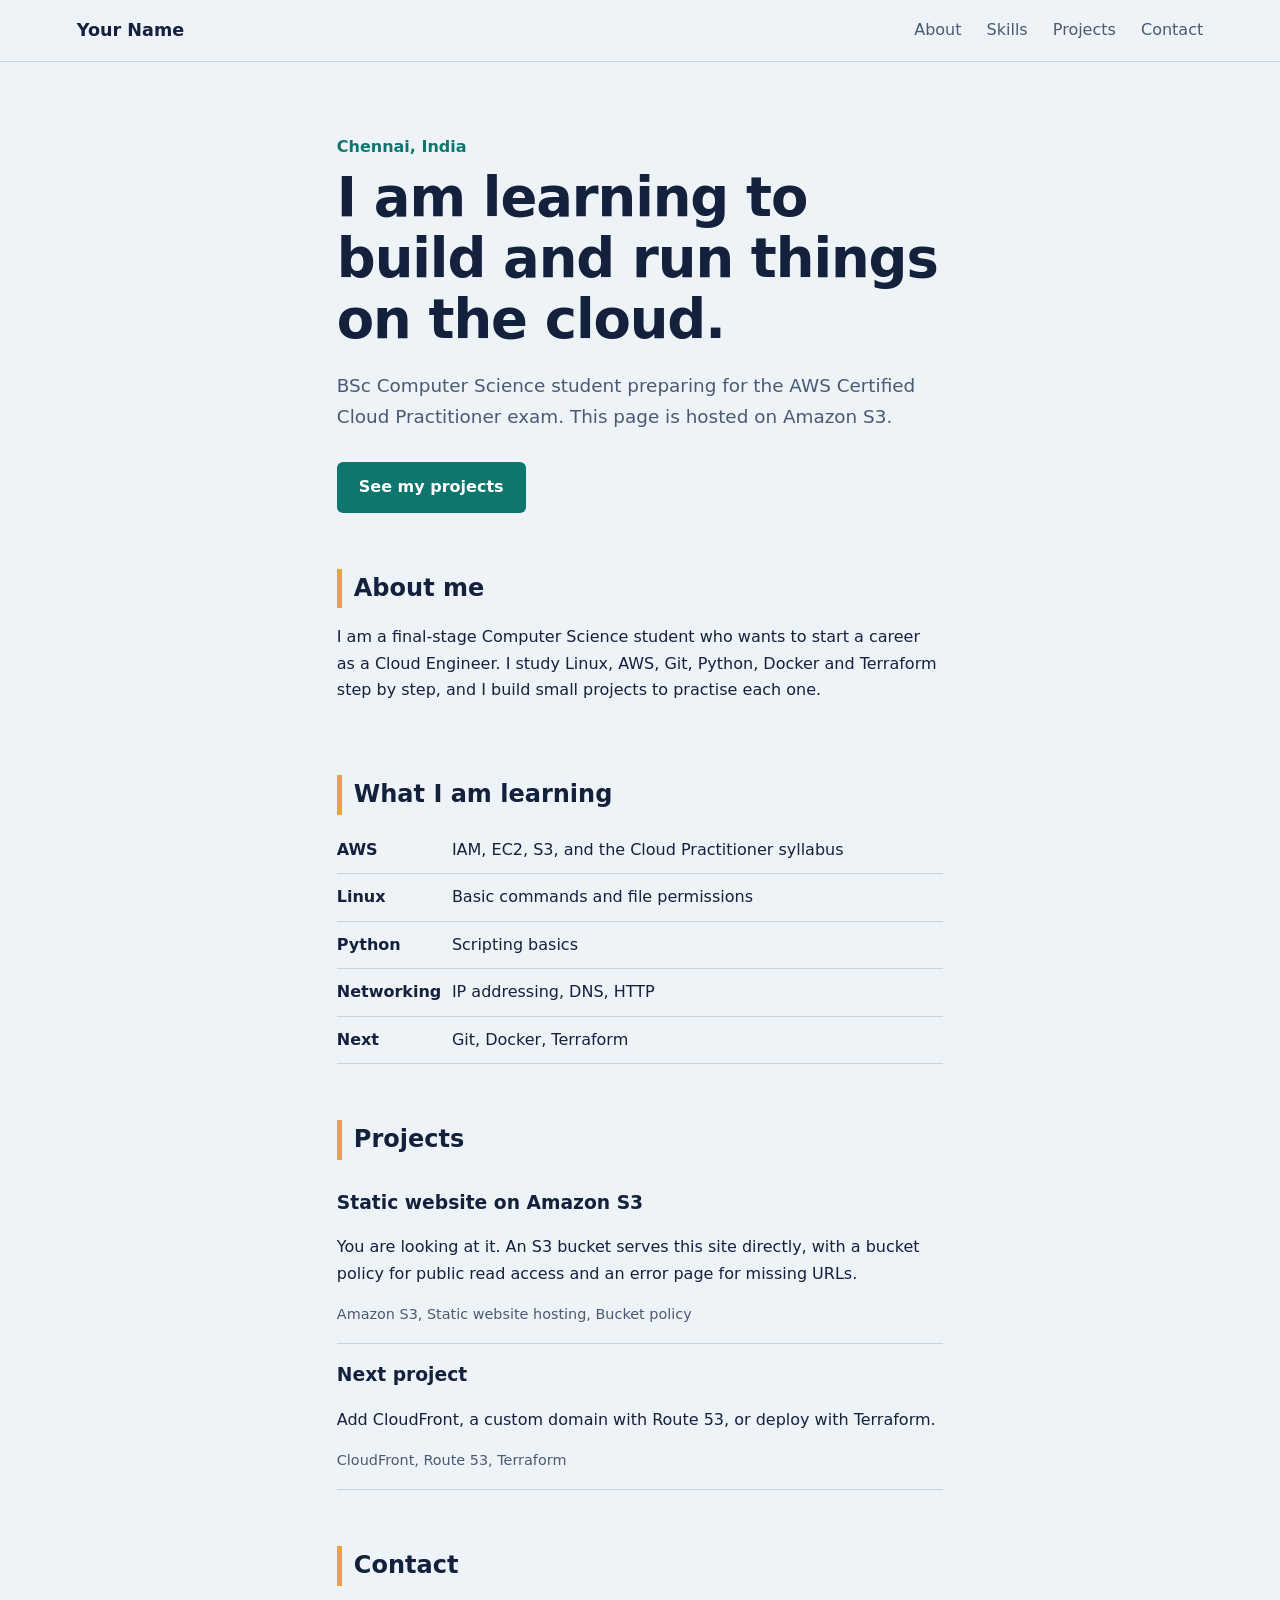
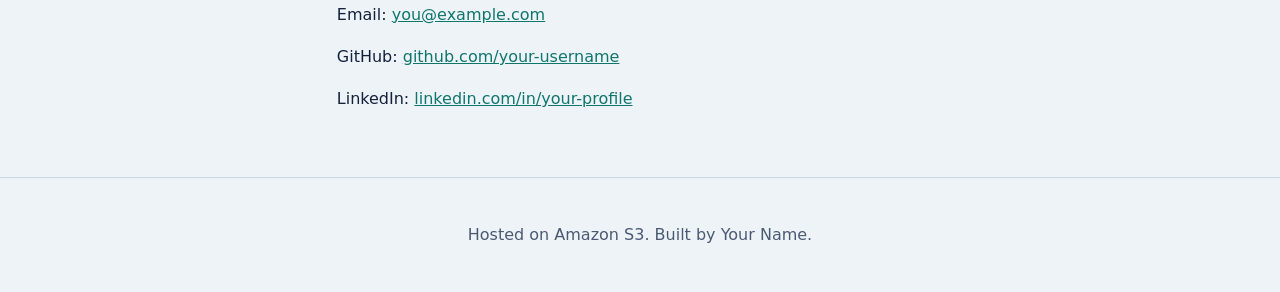
==== index.html @ f0fec308 "Add website files" ====
<!DOCTYPE html>
<html lang="en">
<head>
  <meta charset="UTF-8">
  <meta name="viewport" content="width=device-width, initial-scale=1">
  <title>Your Name | Cloud Learner in Chennai</title>
  <meta name="description" content="Portfolio of a BSc Computer Science student building cloud skills on AWS.">
  <link rel="stylesheet" href="style.css">
</head>
<body>
  <header class="top">
    <a class="brand" href="#home">Your Name</a>
    <nav>
      <a href="#about">About</a>
      <a href="#skills">Skills</a>
      <a href="#projects">Projects</a>
      <a href="#contact">Contact</a>
    </nav>
  </header>

  <main>
    <section id="home" class="hero">
      <p class="kicker">Chennai, India</p>
      <h1>I am learning to build and run things on the cloud.</h1>
      <p class="lead">BSc Computer Science student preparing for the AWS Certified Cloud Practitioner exam. This page is hosted on Amazon S3.</p>
      <a class="btn" href="#projects">See my projects</a>
    </section>

    <section id="about">
      <h2>About me</h2>
      <p>I am a final-stage Computer Science student who wants to start a career as a Cloud Engineer. I study Linux, AWS, Git, Python, Docker and Terraform step by step, and I build small projects to practise each one.</p>
    </section>

    <section id="skills">
      <h2>What I am learning</h2>
      <ul class="skills">
        <li><strong>AWS</strong> IAM, EC2, S3, and the Cloud Practitioner syllabus</li>
        <li><strong>Linux</strong> Basic commands and file permissions</li>
        <li><strong>Python</strong> Scripting basics</li>
        <li><strong>Networking</strong> IP addressing, DNS, HTTP</li>
        <li><strong>Next</strong> Git, Docker, Terraform</li>
      </ul>
    </section>

    <section id="projects">
      <h2>Projects</h2>
      <article class="project">
        <h3>Static website on Amazon S3</h3>
        <p>You are looking at it. An S3 bucket serves this site directly, with a bucket policy for public read access and an error page for missing URLs.</p>
        <p class="tags">Amazon S3, Static website hosting, Bucket policy</p>
      </article>
      <article class="project">
        <h3>Next project</h3>
        <p>Add CloudFront, a custom domain with Route 53, or deploy with Terraform.</p>
        <p class="tags">CloudFront, Route 53, Terraform</p>
      </article>
    </section>

    <section id="contact">
      <h2>Contact</h2>
      <p>Email: <a href="mailto:you@example.com">you@example.com</a></p>
      <p>GitHub: <a href="https://github.com/your-username">github.com/your-username</a></p>
      <p>LinkedIn: <a href="https://www.linkedin.com/in/your-profile">linkedin.com/in/your-profile</a></p>
    </section>
  </main>

  <footer>
    <p>Hosted on Amazon S3. Built by Your Name.</p>
  </footer>
</body>
</html>
---- style.css ----
:root {
  --paper: #eef3f7;
  --ink: #14213d;
  --muted: #4a5a73;
  --teal: #0f766e;
  --amber: #e8a33d;
  --line: #c9d5e1;
}
* { box-sizing: border-box; }
html { scroll-behavior: smooth; }
body {
  margin: 0;
  background: var(--paper);
  color: var(--ink);
  font-family: "Segoe UI", system-ui, -apple-system, Arial, sans-serif;
  line-height: 1.65;
}
a { color: var(--teal); }
a:focus-visible, .btn:focus-visible { outline: 3px solid var(--amber); outline-offset: 3px; }
.top {
  display: flex; justify-content: space-between; align-items: center; flex-wrap: wrap; gap: 12px;
  padding: 16px 6vw; border-bottom: 1px solid var(--line);
}
.brand { font-weight: 700; color: var(--ink); text-decoration: none; font-size: 1.1rem; }
nav a { margin-left: 20px; text-decoration: none; color: var(--muted); }
nav a:hover { color: var(--teal); }
main { max-width: 760px; margin: 0 auto; padding: 0 6vw 40px; }
section { padding: 48px 0 8px; }
.hero { padding-top: 72px; }
.kicker { color: var(--teal); font-weight: 600; margin: 0 0 8px; }
h1 { font-size: clamp(2rem, 6vw, 3.4rem); line-height: 1.12; margin: 0 0 20px; letter-spacing: -0.02em; }
h2 { font-size: 1.5rem; margin: 0 0 12px; border-left: 5px solid var(--amber); padding-left: 12px; }
h3 { margin: 0 0 6px; }
.lead { font-size: 1.15rem; color: var(--muted); max-width: 60ch; }
.btn {
  display: inline-block; margin-top: 12px; padding: 12px 22px;
  background: var(--teal); color: #fff; text-decoration: none; border-radius: 6px; font-weight: 600;
}
.btn:hover { background: #0c5e58; }
.skills { list-style: none; padding: 0; margin: 0; }
.skills li { padding: 10px 0; border-bottom: 1px solid var(--line); }
.skills strong { display: inline-block; min-width: 110px; }
.project { padding: 16px 0; border-bottom: 1px solid var(--line); }
.tags { color: var(--muted); font-size: 0.9rem; margin: 6px 0 0; }
footer { text-align: center; color: var(--muted); padding: 28px 6vw; border-top: 1px solid var(--line); }
.notfound { padding-top: 15vh; }
@media (max-width: 520px) { nav a { margin: 0 14px 0 0; } }
@media (prefers-reduced-motion: reduce) { html { scroll-behavior: auto; } }
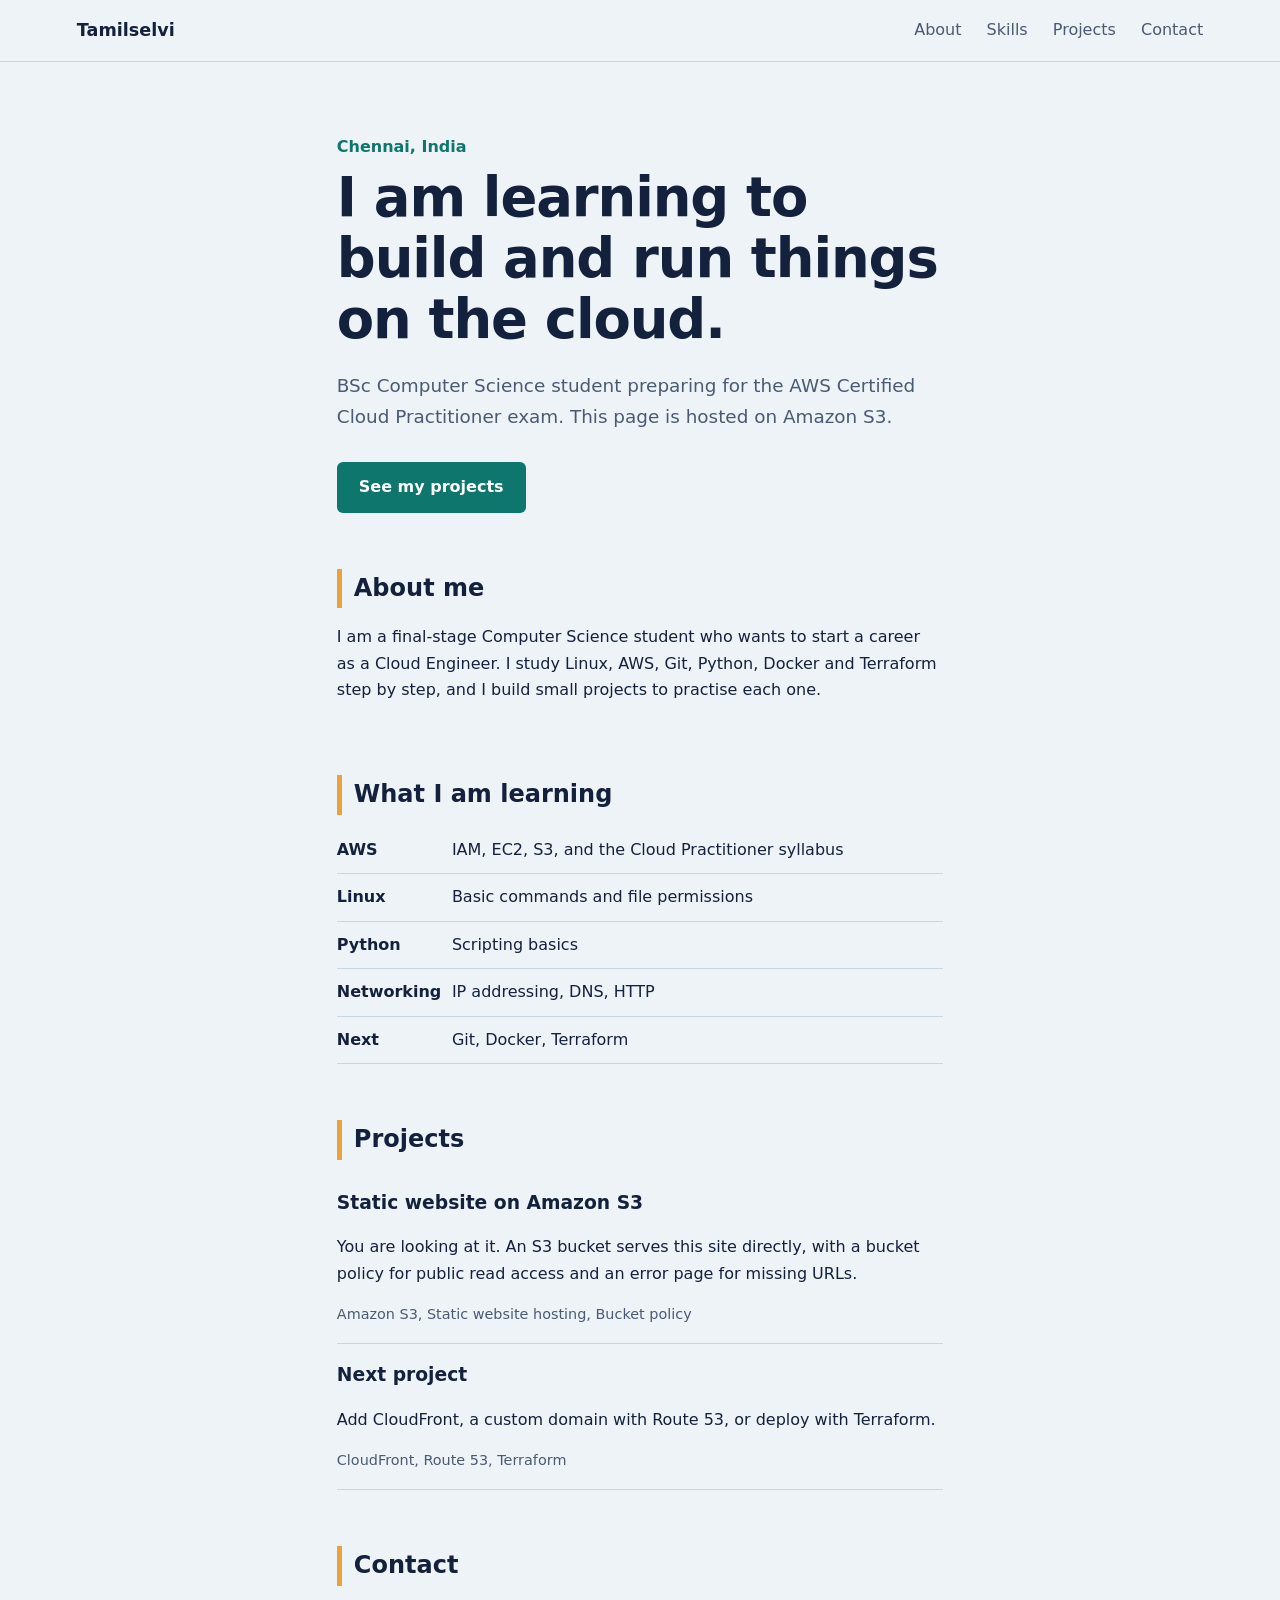
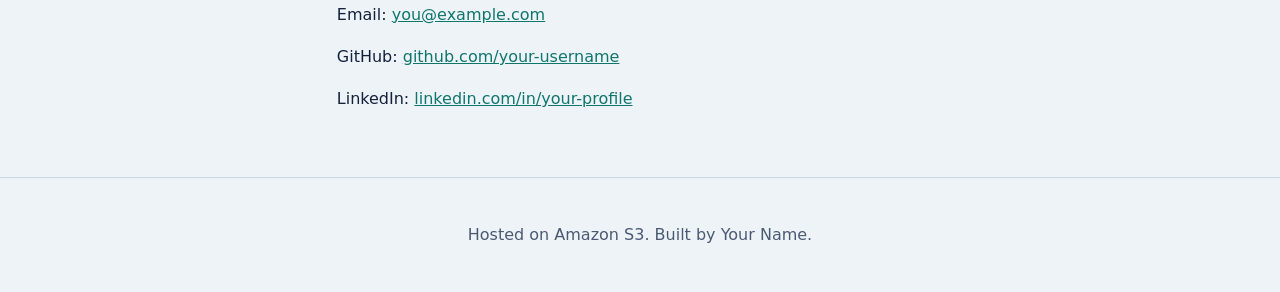
==== commit 39e3dfe2: "Update index.html" ====
--- a/index.html
+++ b/index.html
@@ -3,13 +3,13 @@
 <head>
   <meta charset="UTF-8">
   <meta name="viewport" content="width=device-width, initial-scale=1">
-  <title>Your Name | Cloud Learner in Chennai</title>
+  <title>Tamilselvi | Cloud Learner in Chennai</title>
   <meta name="description" content="Portfolio of a BSc Computer Science student building cloud skills on AWS.">
   <link rel="stylesheet" href="style.css">
 </head>
 <body>
   <header class="top">
-    <a class="brand" href="#home">Your Name</a>
+    <a class="brand" href="#home">Tamilselvi</a>
     <nav>
       <a href="#about">About</a>
       <a href="#skills">Skills</a>
@@ -58,9 +58,9 @@
 
     <section id="contact">
       <h2>Contact</h2>
-      <p>Email: <a href="mailto:you@example.com">you@example.com</a></p>
-      <p>GitHub: <a href="https://github.com/your-username">github.com/your-username</a></p>
-      <p>LinkedIn: <a href="https://www.linkedin.com/in/your-profile">linkedin.com/in/your-profile</a></p>
+      <p>Email: <a href="tamilselvi5112003@gmail.com">you@example.com</a></p>
+      <p>GitHub: <a href="https://github.com/tamil-selvi05">github.com/your-username</a></p>
+      <p>LinkedIn: <a href="https://www.linkedin.com/in/tamil-selvi-v5112003">linkedin.com/in/your-profile</a></p>
     </section>
   </main>
 
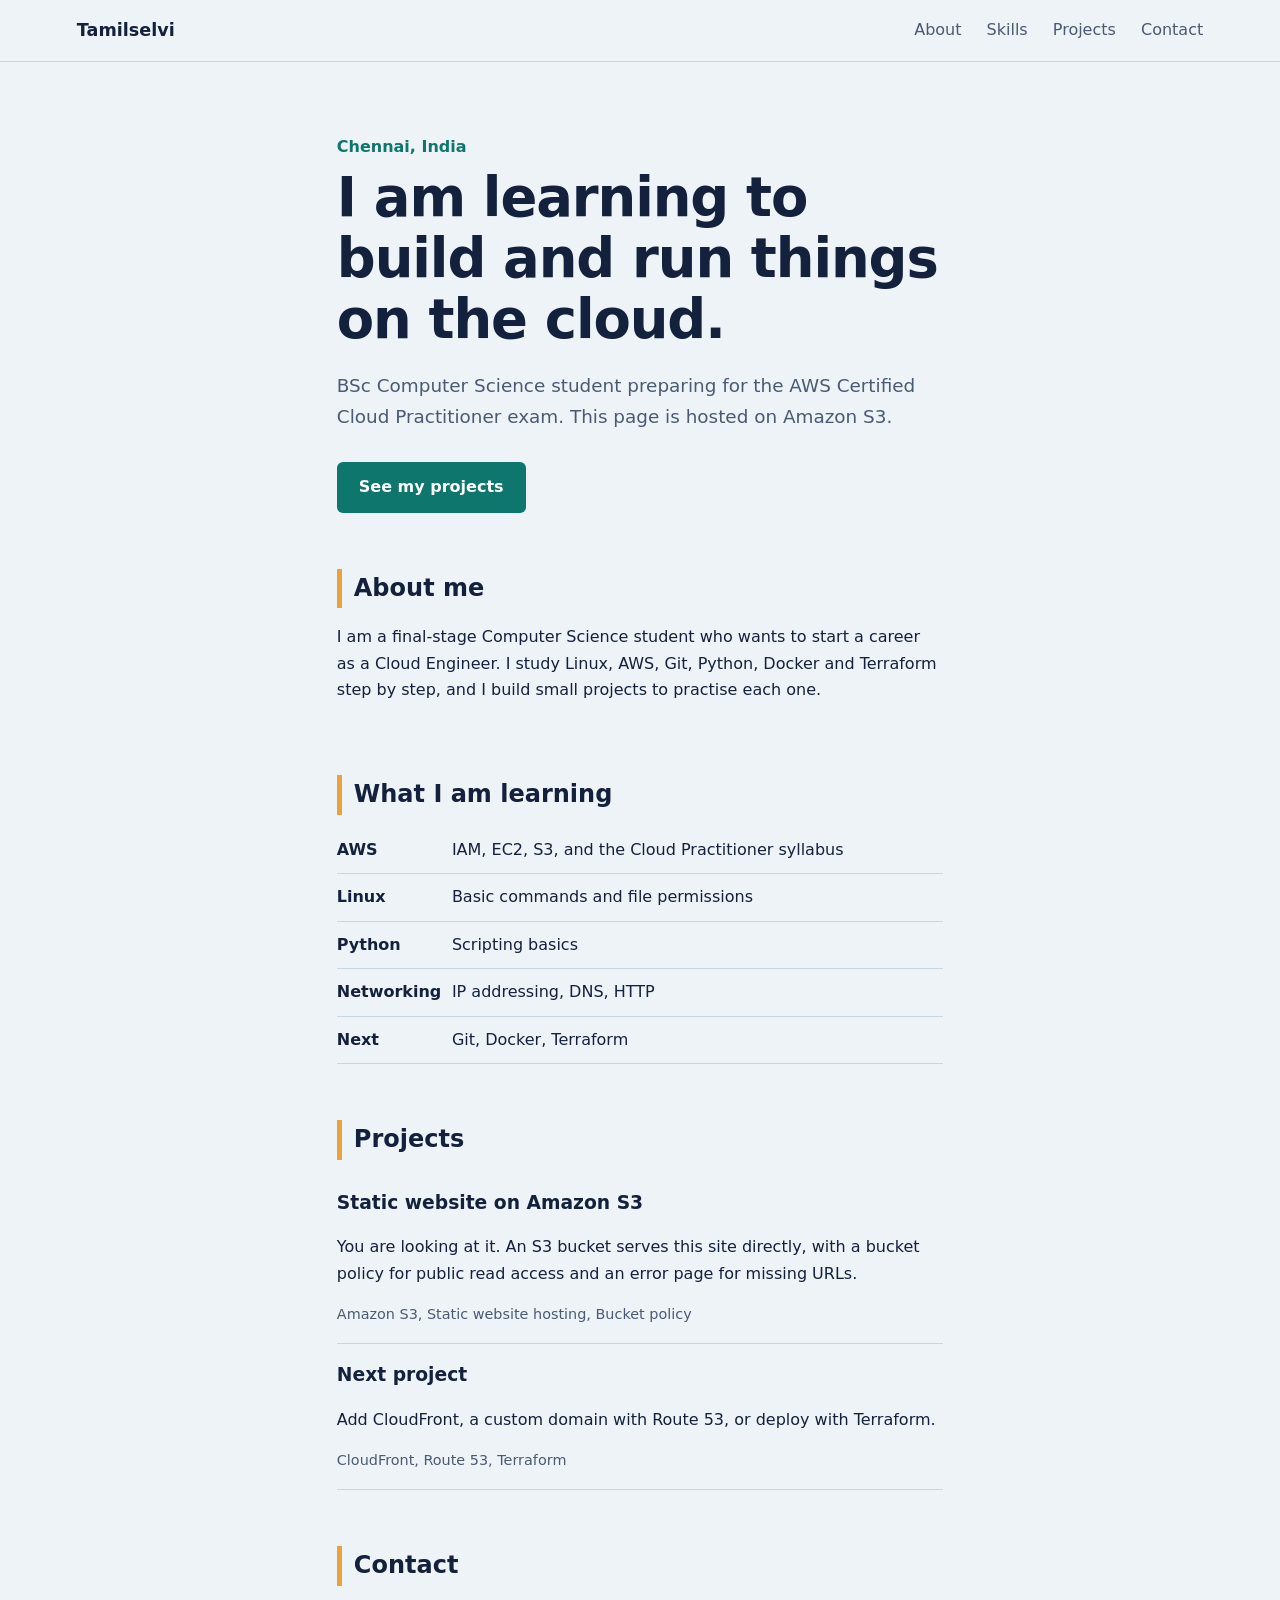
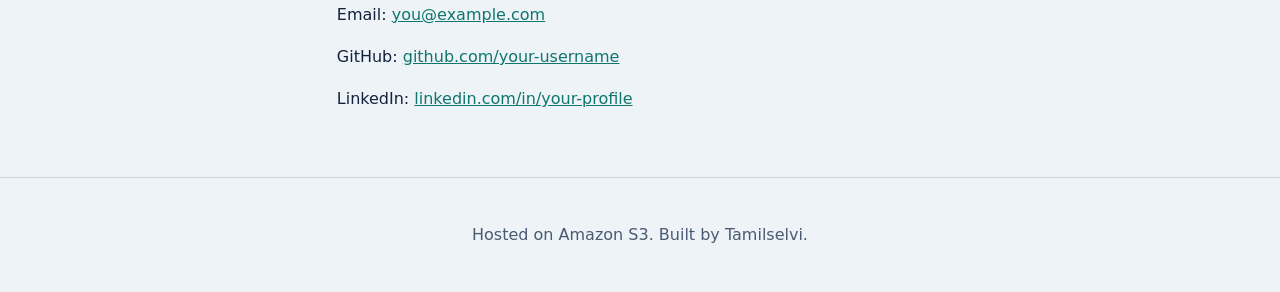
==== commit 83c3c2c4: "Update index.html" ====
--- a/index.html
+++ b/index.html
@@ -65,7 +65,7 @@
   </main>
 
   <footer>
-    <p>Hosted on Amazon S3. Built by Your Name.</p>
+    <p>Hosted on Amazon S3. Built by Tamilselvi.</p>
   </footer>
 </body>
 </html>
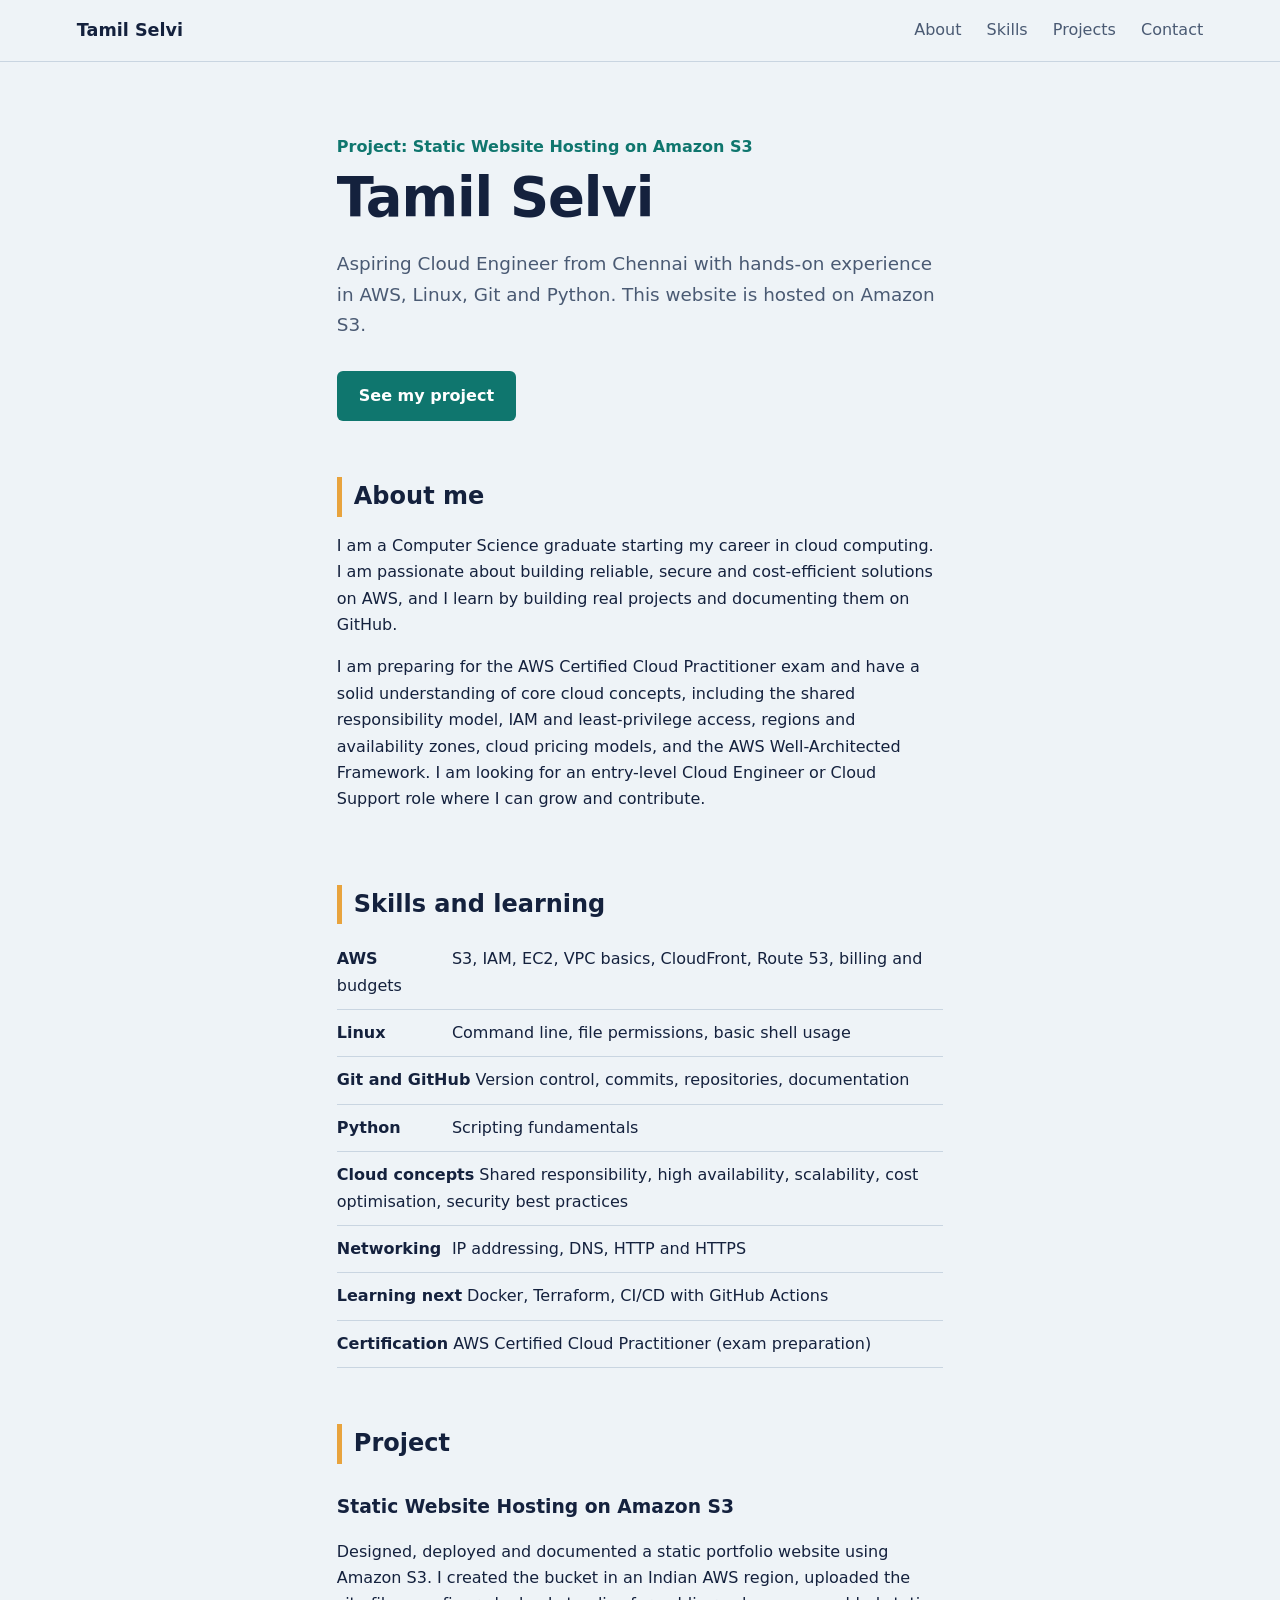
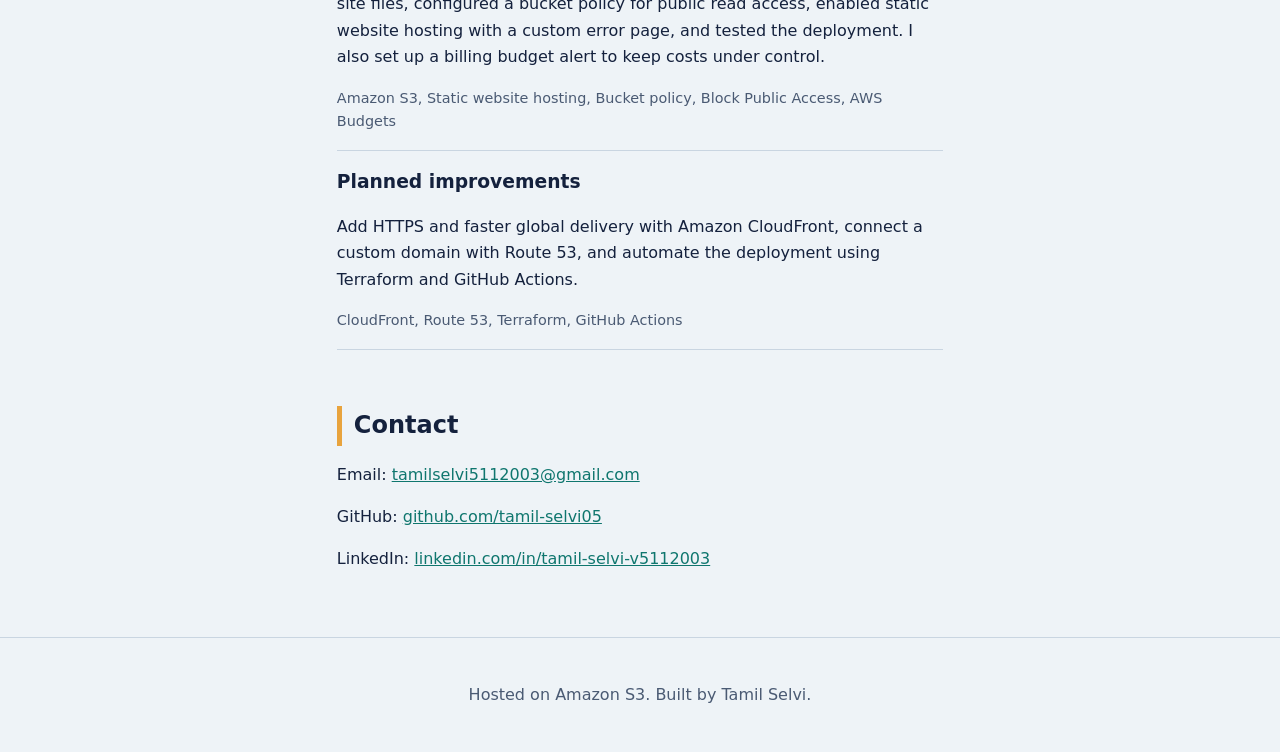
==== commit 6b3878a0: "Update index.html" ====
--- a/index.html
+++ b/index.html
@@ -3,13 +3,13 @@
 <head>
   <meta charset="UTF-8">
   <meta name="viewport" content="width=device-width, initial-scale=1">
-  <title>Tamilselvi | Cloud Learner in Chennai</title>
-  <meta name="description" content="Portfolio of a BSc Computer Science student building cloud skills on AWS.">
+  <title>Tamil Selvi | Aspiring Cloud Engineer</title>
+  <meta name="description" content="Portfolio of Tamil Selvi, a Computer Science graduate building hands-on AWS cloud skills. Project: static website hosting on Amazon S3.">
   <link rel="stylesheet" href="style.css">
 </head>
 <body>
   <header class="top">
-    <a class="brand" href="#home">Tamilselvi</a>
+    <a class="brand" href="#home">Tamil Selvi</a>
     <nav>
       <a href="#about">About</a>
       <a href="#skills">Skills</a>
@@ -20,52 +20,56 @@
 
   <main>
     <section id="home" class="hero">
-      <p class="kicker">Chennai, India</p>
-      <h1>I am learning to build and run things on the cloud.</h1>
-      <p class="lead">BSc Computer Science student preparing for the AWS Certified Cloud Practitioner exam. This page is hosted on Amazon S3.</p>
-      <a class="btn" href="#projects">See my projects</a>
+      <p class="kicker">Project: Static Website Hosting on Amazon S3</p>
+      <h1>Tamil Selvi</h1>
+      <p class="lead">Aspiring Cloud Engineer from Chennai with hands-on experience in AWS, Linux, Git and Python. This website is hosted on Amazon S3.</p>
+      <a class="btn" href="#projects">See my project</a>
     </section>
 
     <section id="about">
       <h2>About me</h2>
-      <p>I am a final-stage Computer Science student who wants to start a career as a Cloud Engineer. I study Linux, AWS, Git, Python, Docker and Terraform step by step, and I build small projects to practise each one.</p>
+      <p>I am a Computer Science graduate starting my career in cloud computing. I am passionate about building reliable, secure and cost-efficient solutions on AWS, and I learn by building real projects and documenting them on GitHub.</p>
+      <p>I am preparing for the AWS Certified Cloud Practitioner exam and have a solid understanding of core cloud concepts, including the shared responsibility model, IAM and least-privilege access, regions and availability zones, cloud pricing models, and the AWS Well-Architected Framework. I am looking for an entry-level Cloud Engineer or Cloud Support role where I can grow and contribute.</p>
     </section>
 
     <section id="skills">
-      <h2>What I am learning</h2>
+      <h2>Skills and learning</h2>
       <ul class="skills">
-        <li><strong>AWS</strong> IAM, EC2, S3, and the Cloud Practitioner syllabus</li>
-        <li><strong>Linux</strong> Basic commands and file permissions</li>
-        <li><strong>Python</strong> Scripting basics</li>
-        <li><strong>Networking</strong> IP addressing, DNS, HTTP</li>
-        <li><strong>Next</strong> Git, Docker, Terraform</li>
+        <li><strong>AWS</strong> S3, IAM, EC2, VPC basics, CloudFront, Route 53, billing and budgets</li>
+        <li><strong>Linux</strong> Command line, file permissions, basic shell usage</li>
+        <li><strong>Git and GitHub</strong> Version control, commits, repositories, documentation</li>
+        <li><strong>Python</strong> Scripting fundamentals</li>
+        <li><strong>Cloud concepts</strong> Shared responsibility, high availability, scalability, cost optimisation, security best practices</li>
+        <li><strong>Networking</strong> IP addressing, DNS, HTTP and HTTPS</li>
+        <li><strong>Learning next</strong> Docker, Terraform, CI/CD with GitHub Actions</li>
+        <li><strong>Certification</strong> AWS Certified Cloud Practitioner (exam preparation)</li>
       </ul>
     </section>
 
     <section id="projects">
-      <h2>Projects</h2>
+      <h2>Project</h2>
       <article class="project">
-        <h3>Static website on Amazon S3</h3>
-        <p>You are looking at it. An S3 bucket serves this site directly, with a bucket policy for public read access and an error page for missing URLs.</p>
-        <p class="tags">Amazon S3, Static website hosting, Bucket policy</p>
+        <h3>Static Website Hosting on Amazon S3</h3>
+        <p>Designed, deployed and documented a static portfolio website using Amazon S3. I created the bucket in an Indian AWS region, uploaded the site files, configured a bucket policy for public read access, enabled static website hosting with a custom error page, and tested the deployment. I also set up a billing budget alert to keep costs under control.</p>
+        <p class="tags">Amazon S3, Static website hosting, Bucket policy, Block Public Access, AWS Budgets</p>
       </article>
       <article class="project">
-        <h3>Next project</h3>
-        <p>Add CloudFront, a custom domain with Route 53, or deploy with Terraform.</p>
-        <p class="tags">CloudFront, Route 53, Terraform</p>
+        <h3>Planned improvements</h3>
+        <p>Add HTTPS and faster global delivery with Amazon CloudFront, connect a custom domain with Route 53, and automate the deployment using Terraform and GitHub Actions.</p>
+        <p class="tags">CloudFront, Route 53, Terraform, GitHub Actions</p>
       </article>
     </section>
 
     <section id="contact">
       <h2>Contact</h2>
-      <p>Email: <a href="tamilselvi5112003@gmail.com">you@example.com</a></p>
-      <p>GitHub: <a href="https://github.com/tamil-selvi05">github.com/your-username</a></p>
-      <p>LinkedIn: <a href="https://www.linkedin.com/in/tamil-selvi-v5112003">linkedin.com/in/your-profile</a></p>
+      <p>Email: <a href="mailto:tamilselvi5112003@gmail.com">tamilselvi5112003@gmail.com</a></p>
+      <p>GitHub: <a href="https://github.com/tamil-selvi05">github.com/tamil-selvi05</a></p>
+      <p>LinkedIn: <a href="https://www.linkedin.com/in/tamil-selvi-v5112003">linkedin.com/in/tamil-selvi-v5112003</a></p>
     </section>
   </main>
 
   <footer>
-    <p>Hosted on Amazon S3. Built by Tamilselvi.</p>
+    <p>Hosted on Amazon S3. Built by Tamil Selvi.</p>
   </footer>
 </body>
 </html>
